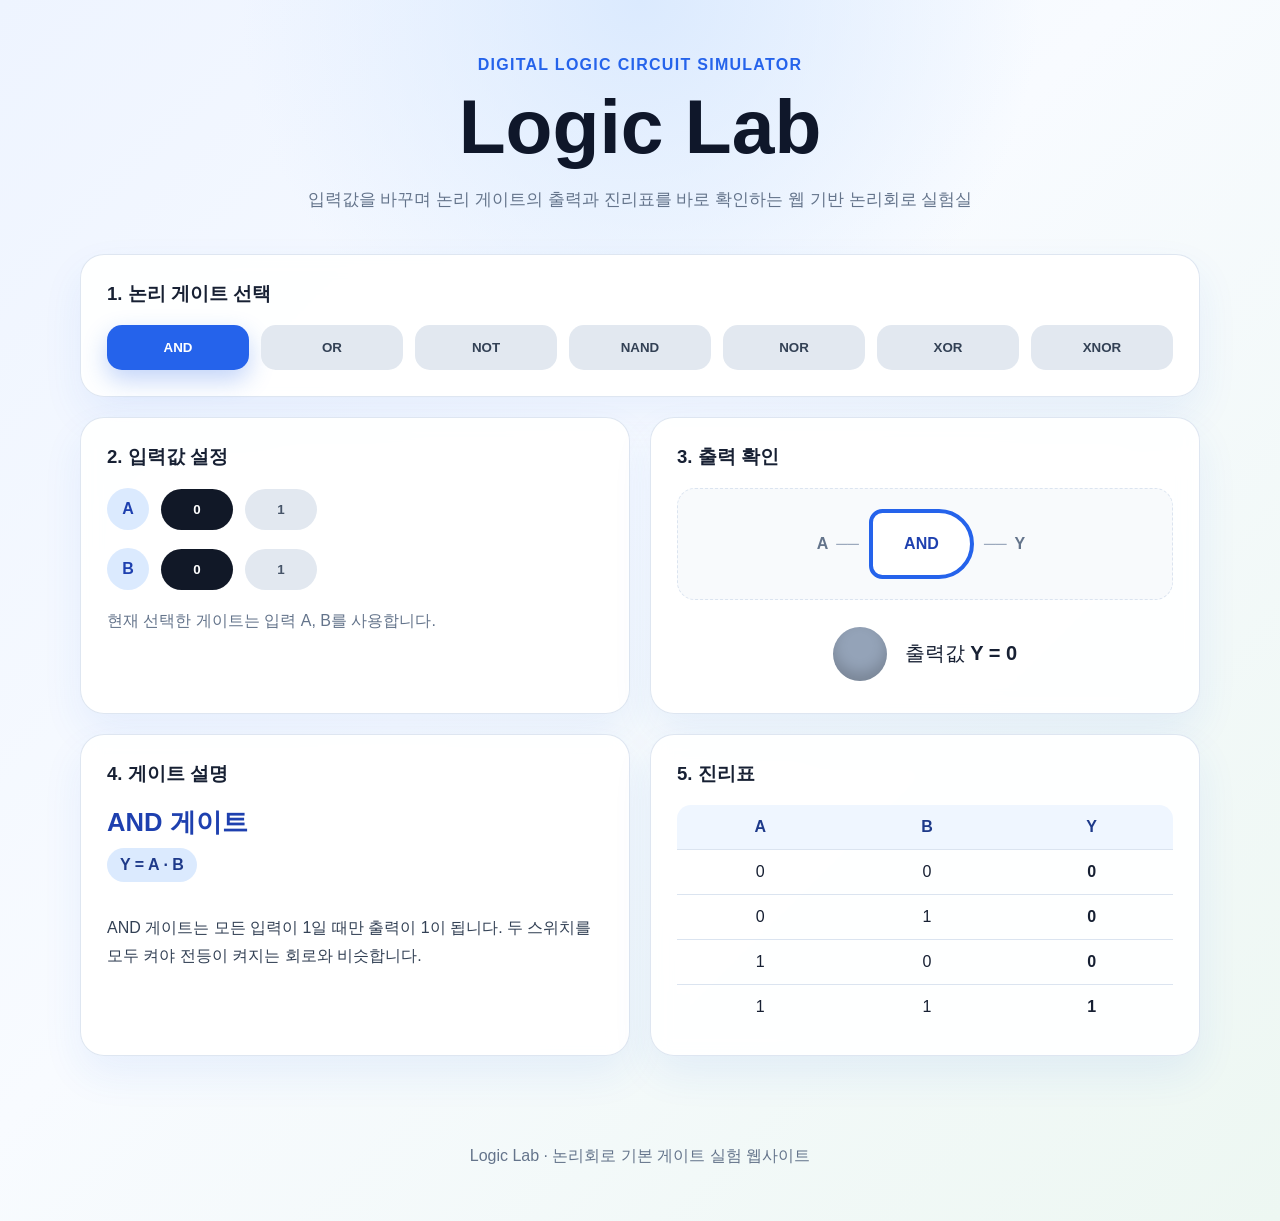
==== index.html @ 60693387 "Add files via upload" ====
<!DOCTYPE html>
<html lang="ko">
<head>
  <meta charset="UTF-8" />
  <meta name="viewport" content="width=device-width, initial-scale=1.0" />
  <title>Logic Lab | 논리회로 웹 실험실</title>
  <link rel="stylesheet" href="style.css" />
</head>
<body>
  <header class="hero">
    <div>
      <p class="eyebrow">Digital Logic Circuit Simulator</p>
      <h1>Logic Lab</h1>
      <p class="subtitle">입력값을 바꾸며 논리 게이트의 출력과 진리표를 바로 확인하는 웹 기반 논리회로 실험실</p>
    </div>
  </header>

  <main class="container">
    <section class="panel gate-panel">
      <h2>1. 논리 게이트 선택</h2>
      <div class="gate-buttons" id="gateButtons">
        <button class="gate-btn active" data-gate="AND">AND</button>
        <button class="gate-btn" data-gate="OR">OR</button>
        <button class="gate-btn" data-gate="NOT">NOT</button>
        <button class="gate-btn" data-gate="NAND">NAND</button>
        <button class="gate-btn" data-gate="NOR">NOR</button>
        <button class="gate-btn" data-gate="XOR">XOR</button>
        <button class="gate-btn" data-gate="XNOR">XNOR</button>
      </div>
    </section>

    <section class="grid">
      <article class="panel">
        <h2>2. 입력값 설정</h2>
        <div class="input-row">
          <span class="input-label">A</span>
          <button class="toggle active" id="a0" data-input="A" data-value="0">0</button>
          <button class="toggle" id="a1" data-input="A" data-value="1">1</button>
        </div>
        <div class="input-row" id="inputBRow">
          <span class="input-label">B</span>
          <button class="toggle active" id="b0" data-input="B" data-value="0">0</button>
          <button class="toggle" id="b1" data-input="B" data-value="1">1</button>
        </div>
        <p class="hint" id="inputHint">현재 선택한 게이트는 입력 A, B를 사용합니다.</p>
      </article>

      <article class="panel output-card">
        <h2>3. 출력 확인</h2>
        <div class="circuit-preview">
          <span class="wire">A</span>
          <div class="gate-shape" id="gateShape">AND</div>
          <span class="wire output-wire">Y</span>
        </div>
        <div class="result-box">
          <div class="led" id="led"></div>
          <p>출력값 <strong>Y = <span id="outputValue">0</span></strong></p>
        </div>
      </article>
    </section>

    <section class="grid">
      <article class="panel explanation-card">
        <h2>4. 게이트 설명</h2>
        <h3 id="gateTitle">AND 게이트</h3>
        <p class="formula" id="gateFormula">Y = A · B</p>
        <p id="gateDescription">AND 게이트는 모든 입력이 1일 때만 출력이 1이 됩니다.</p>
      </article>

      <article class="panel truth-card">
        <h2>5. 진리표</h2>
        <table>
          <thead id="truthHead"></thead>
          <tbody id="truthBody"></tbody>
        </table>
      </article>
    </section>
  </main>

  <footer>
    <p>Logic Lab · 논리회로 기본 게이트 실험 웹사이트</p>
  </footer>

  <script src="script.js"></script>
</body>
</html>
---- style.css ----
:root {
  --primary: #2563eb;
  --primary-dark: #1e40af;
  --bg: #eef4ff;
  --card: #ffffff;
  --text: #172033;
  --muted: #64748b;
  --line: #dbe4f0;
  --on: #22c55e;
  --off: #94a3b8;
}

* { box-sizing: border-box; }

body {
  margin: 0;
  font-family: "Pretendard", "Noto Sans KR", Arial, sans-serif;
  color: var(--text);
  background: linear-gradient(135deg, #eef4ff 0%, #f8fbff 45%, #edf7f2 100%);
}

.hero {
  padding: 56px 24px 40px;
  text-align: center;
  background: radial-gradient(circle at top, #dbeafe 0%, transparent 58%);
}

.eyebrow {
  margin: 0 0 8px;
  color: var(--primary);
  font-weight: 800;
  letter-spacing: 0.08em;
  text-transform: uppercase;
}

h1 {
  margin: 0;
  font-size: clamp(2.5rem, 8vw, 4.8rem);
  color: #0f172a;
}

.subtitle {
  max-width: 760px;
  margin: 14px auto 0;
  color: var(--muted);
  font-size: 1.08rem;
  line-height: 1.7;
}

.container {
  width: min(1120px, calc(100% - 32px));
  margin: 0 auto 48px;
}

.panel {
  background: rgba(255, 255, 255, 0.92);
  border: 1px solid rgba(219, 228, 240, 0.9);
  border-radius: 24px;
  padding: 26px;
  box-shadow: 0 18px 40px rgba(37, 99, 235, 0.08);
  backdrop-filter: blur(10px);
}

.panel h2 {
  margin: 0 0 18px;
  font-size: 1.16rem;
}

.gate-panel { margin-bottom: 20px; }

.gate-buttons {
  display: grid;
  grid-template-columns: repeat(auto-fit, minmax(100px, 1fr));
  gap: 12px;
}

button {
  border: 0;
  cursor: pointer;
  font-weight: 800;
  transition: transform 0.15s ease, background 0.15s ease, box-shadow 0.15s ease;
}

button:hover { transform: translateY(-2px); }

.gate-btn {
  padding: 15px 12px;
  border-radius: 15px;
  background: #e2e8f0;
  color: #334155;
}

.gate-btn.active {
  background: var(--primary);
  color: white;
  box-shadow: 0 10px 24px rgba(37, 99, 235, 0.28);
}

.grid {
  display: grid;
  grid-template-columns: repeat(2, minmax(0, 1fr));
  gap: 20px;
  margin-bottom: 20px;
}

.input-row {
  display: flex;
  align-items: center;
  gap: 12px;
  margin: 18px 0;
}

.input-label {
  display: inline-grid;
  place-items: center;
  width: 42px;
  height: 42px;
  border-radius: 50%;
  background: #dbeafe;
  color: var(--primary-dark);
  font-weight: 900;
}

.toggle {
  min-width: 72px;
  padding: 13px 22px;
  border-radius: 999px;
  background: #e2e8f0;
  color: #475569;
}

.toggle.active {
  background: #111827;
  color: white;
}

.hint {
  margin: 18px 0 0;
  color: var(--muted);
  line-height: 1.6;
}

.circuit-preview {
  display: flex;
  align-items: center;
  justify-content: center;
  gap: 10px;
  min-height: 110px;
  padding: 20px;
  border-radius: 18px;
  background: #f8fafc;
  border: 1px dashed var(--line);
}

.wire {
  color: var(--muted);
  font-weight: 900;
}

.wire::after {
  content: "──";
  margin-left: 8px;
  color: #94a3b8;
}

.output-wire::before {
  content: "──";
  margin-right: 8px;
  color: #94a3b8;
}
.output-wire::after { content: ""; }

.gate-shape {
  min-width: 105px;
  padding: 22px 12px;
  border: 4px solid var(--primary);
  border-radius: 16px 42px 42px 16px;
  color: var(--primary-dark);
  font-weight: 900;
  text-align: center;
  background: white;
}

.result-box {
  display: flex;
  align-items: center;
  justify-content: center;
  gap: 18px;
  margin-top: 20px;
  font-size: 1.25rem;
}

.led {
  width: 54px;
  height: 54px;
  border-radius: 50%;
  background: var(--off);
  box-shadow: inset 0 -8px 14px rgba(0, 0, 0, 0.18);
}

.led.on {
  background: var(--on);
  box-shadow: 0 0 22px rgba(34, 197, 94, 0.85), inset 0 -8px 14px rgba(0, 0, 0, 0.12);
}

.explanation-card h3 {
  margin: 4px 0 8px;
  color: var(--primary-dark);
  font-size: 1.6rem;
}

.formula {
  display: inline-block;
  margin: 0 0 16px;
  padding: 8px 13px;
  border-radius: 999px;
  background: #dbeafe;
  color: #1e3a8a;
  font-weight: 900;
}

.explanation-card p:not(.formula) {
  line-height: 1.75;
  color: #334155;
}

table {
  width: 100%;
  border-collapse: collapse;
  overflow: hidden;
  border-radius: 14px;
}

th, td {
  padding: 13px;
  text-align: center;
  border-bottom: 1px solid var(--line);
}

th {
  background: #eff6ff;
  color: #1e3a8a;
}

tbody tr:last-child td { border-bottom: 0; }
tbody tr:hover { background: #f8fafc; }

footer {
  text-align: center;
  color: var(--muted);
  padding: 26px 16px 38px;
}

@media (max-width: 760px) {
  .grid { grid-template-columns: 1fr; }
  .panel { padding: 20px; border-radius: 18px; }
  .input-row { flex-wrap: wrap; }
  .circuit-preview { padding: 14px; }
  .gate-shape { min-width: 82px; }
}
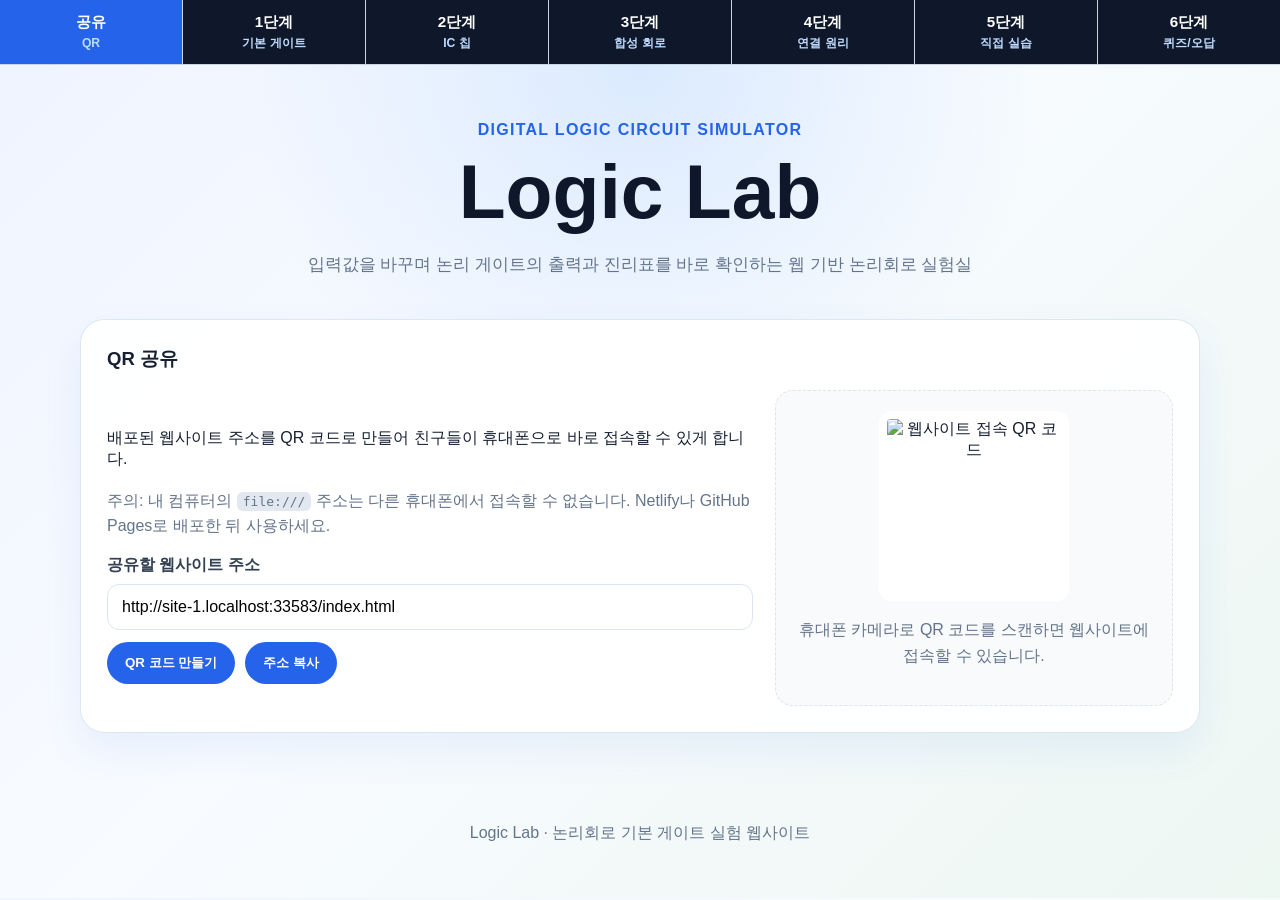
==== commit 3263011a: "Add files via upload" ====
--- a/index.html
+++ b/index.html
@@ -7,6 +7,15 @@
   <link rel="stylesheet" href="style.css" />
 </head>
 <body>
+  <nav class="step-nav">
+    <a href="#" data-page="intro" class="nav-link active">공유<br><span>QR</span></a>
+    <a href="#" data-page="step1" class="nav-link">1단계<br><span>기본 게이트</span></a>
+    <a href="#" data-page="step2" class="nav-link">2단계<br><span>IC 칩</span></a>
+    <a href="#" data-page="step3" class="nav-link">3단계<br><span>합성 회로</span></a>
+    <a href="#" data-page="step4" class="nav-link">4단계<br><span>연결 원리</span></a>
+    <a href="#" data-page="step5" class="nav-link">5단계<br><span>직접 실습</span></a>
+    <a href="#" data-page="step6" class="nav-link">6단계<br><span>퀴즈/오답</span></a>
+  </nav>
   <header class="hero">
     <div>
       <p class="eyebrow">Digital Logic Circuit Simulator</p>
@@ -16,7 +25,27 @@
   </header>
 
   <main class="container">
-    <section class="panel gate-panel">
+    <section class="panel qr-panel page-section" data-page-section="intro">
+      <h2>QR 공유</h2>
+      <div class="qr-grid">
+        <div>
+          <p>배포된 웹사이트 주소를 QR 코드로 만들어 친구들이 휴대폰으로 바로 접속할 수 있게 합니다.</p>
+          <p class="hint">주의: 내 컴퓨터의 <code>file:///</code> 주소는 다른 휴대폰에서 접속할 수 없습니다. Netlify나 GitHub Pages로 배포한 뒤 사용하세요.</p>
+          <label class="url-label" for="shareUrl">공유할 웹사이트 주소</label>
+          <input id="shareUrl" class="url-input" type="url" placeholder="https://example.netlify.app" />
+          <div class="qr-actions">
+            <button id="makeQrBtn">QR 코드 만들기</button>
+            <button id="copyUrlBtn">주소 복사</button>
+          </div>
+        </div>
+        <div class="qr-box">
+          <img id="qrImage" alt="웹사이트 접속 QR 코드" />
+          <p id="qrText">주소를 입력하거나 배포된 사이트에서 버튼을 누르면 QR 코드가 표시됩니다.</p>
+        </div>
+      </div>
+    </section>
+
+    <section class="panel gate-panel page-section" id="step1" data-page-section="step1">
       <h2>1. 논리 게이트 선택</h2>
       <div class="gate-buttons" id="gateButtons">
         <button class="gate-btn active" data-gate="AND">AND</button>
@@ -29,7 +58,7 @@
       </div>
     </section>
 
-    <section class="grid">
+    <section class="grid page-section" data-page-section="step1">
       <article class="panel">
         <h2>2. 입력값 설정</h2>
         <div class="input-row">
@@ -59,7 +88,7 @@
       </article>
     </section>
 
-    <section class="grid">
+    <section class="grid page-section" data-page-section="step1">
       <article class="panel explanation-card">
         <h2>4. 게이트 설명</h2>
         <h3 id="gateTitle">AND 게이트</h3>
@@ -75,6 +104,227 @@
         </table>
       </article>
     </section>
+
+    <section class="panel step-heading page-section" id="step2" data-page-section="step2">
+      <p class="step-kicker">STEP 2</p>
+      <h2>논리 게이트 IC 칩 이해하기</h2>
+      <p>게이트를 클릭하면 실제 실험에서 자주 쓰는 74HC/74LS 계열 IC 칩의 핀 번호, VCC(5V), GND 위치를 이미지 형태로 확인할 수 있습니다.</p>
+      <div class="ic-select" id="icButtons">
+        <button class="ic-btn active" data-ic="AND">AND 7408</button>
+        <button class="ic-btn" data-ic="OR">OR 7432</button>
+        <button class="ic-btn" data-ic="NOT">NOT 7404</button>
+        <button class="ic-btn" data-ic="NAND">NAND 7400</button>
+        <button class="ic-btn" data-ic="NOR">NOR 7402</button>
+        <button class="ic-btn" data-ic="XOR">XOR 7486</button>
+      </div>
+      <div class="ic-layout">
+        <div class="ic-chip" aria-label="IC 칩 핀 배치도">
+          <div class="notch"></div>
+          <div class="chip-title" id="icTitle">7408 AND IC</div>
+          <div class="pin left p1"><b>1</b><span id="pin1">1A</span></div>
+          <div class="pin left p2"><b>2</b><span id="pin2">1B</span></div>
+          <div class="pin left p3"><b>3</b><span id="pin3">1Y</span></div>
+          <div class="pin left p4"><b>4</b><span id="pin4">2A</span></div>
+          <div class="pin left p5"><b>5</b><span id="pin5">2B</span></div>
+          <div class="pin left p6"><b>6</b><span id="pin6">2Y</span></div>
+          <div class="pin left p7 power gnd"><b>7</b><span>GND</span></div>
+          <div class="pin right p14 power vcc"><b>14</b><span>VCC 5V</span></div>
+          <div class="pin right p13"><b>13</b><span id="pin13">4B</span></div>
+          <div class="pin right p12"><b>12</b><span id="pin12">4A</span></div>
+          <div class="pin right p11"><b>11</b><span id="pin11">4Y</span></div>
+          <div class="pin right p10"><b>10</b><span id="pin10">3B</span></div>
+          <div class="pin right p9"><b>9</b><span id="pin9">3A</span></div>
+          <div class="pin right p8"><b>8</b><span id="pin8">3Y</span></div>
+        </div>
+        <div class="ic-info">
+          <h3 id="icName">7408 AND IC</h3>
+          <p id="icDesc">7408은 2입력 AND 게이트 4개가 들어 있는 14핀 IC입니다. 14번 핀은 5V, 7번 핀은 GND에 연결합니다.</p>
+          <div class="signal-note"><strong>입출력 표시:</strong> A, B는 입력(Input), Y는 출력(Output)입니다. 예를 들어 1A와 1B에 0/1 신호를 넣으면 1Y에서 계산 결과가 나옵니다.</div>
+          <ul>
+            <li><strong>VCC:</strong> 14번 핀, +5V 연결</li>
+            <li><strong>GND:</strong> 7번 핀, 접지 연결</li>
+            <li><strong>주의:</strong> 홈 또는 점 표시가 있는 쪽을 기준으로 핀 번호를 확인합니다.</li>
+          </ul>
+        </div>
+      </div>
+    </section>
+
+    <section class="panel step-heading page-section" id="step3" data-page-section="step3">
+      <p class="step-kicker">STEP 3</p>
+      <h2>게이트 합성 회로 개념 이해하기</h2>
+      <p>기본 게이트를 조합하면 덧셈 회로, 선택 회로, 표시 회로 같은 더 복잡한 디지털 회로를 만들 수 있습니다.</p>
+      <div class="concept-grid">
+        <article class="concept-card">
+          <div class="logic-diagram">A ─┐<br>B ─┼─ XOR ─ Sum<br>&nbsp;&nbsp;&nbsp;└─ AND ─ Carry</div>
+          <h3>반가산기</h3>
+          <p>두 1비트 입력 A, B를 더해 합 Sum과 자리올림 Carry를 출력합니다.</p>
+          <p class="formula">Sum = A ⊕ B / Carry = A·B</p>
+        </article>
+        <article class="concept-card">
+          <div class="logic-diagram">A,B,Cin → XOR/AND/OR → Sum,Cout</div>
+          <h3>전가산기</h3>
+          <p>A, B뿐 아니라 이전 자리에서 올라온 Cin까지 더하는 회로입니다.</p>
+          <p class="formula">Sum = A ⊕ B ⊕ Cin</p>
+        </article>
+        <article class="concept-card">
+          <div class="logic-diagram">D0 D1 D2 D3<br>↘ 선택선 S ↙<br>Y</div>
+          <h3>멀티플렉서</h3>
+          <p>여러 입력 중 선택선의 값에 따라 하나의 입력을 골라 출력하는 회로입니다.</p>
+          <p class="formula">Many Inputs → One Output</p>
+        </article>
+        <article class="concept-card">
+          <div class="logic-diagram">D → 선택선 S → Y0 Y1 Y2 Y3</div>
+          <h3>디멀티플렉서</h3>
+          <p>하나의 입력을 선택선에 따라 여러 출력 중 하나로 보내는 회로입니다.</p>
+          <p class="formula">One Input → Many Outputs</p>
+        </article>
+        <article class="concept-card wide">
+          <div class="seven-display"><span class="seg a">a</span><span class="seg b">b</span><span class="seg c">c</span><span class="seg d">d</span><span class="seg e">e</span><span class="seg f">f</span><span class="seg g">g</span></div>
+          <h3>7세그먼트</h3>
+          <p>a~g 총 7개의 LED 막대를 조합해 0~9 숫자를 표시하는 출력 장치입니다. 디코더 회로와 함께 사용하면 2진 입력을 숫자로 표시할 수 있습니다.</p>
+          <p class="formula">BCD 입력 → 7-Segment Decoder → 숫자 표시</p>
+        </article>
+
+        <article class="concept-card">
+          <div class="logic-diagram">D ─▶[D-FF]─▶ Q<br>CLK ─▲</div>
+          <h3>D 플립플롭</h3>
+          <p>클록 순간의 D 값을 저장해 Q로 출력하는 1비트 기억 회로입니다.</p>
+          <p class="formula">CLK ↑ 일 때 Q(next)=D</p>
+        </article>
+        <article class="concept-card">
+          <div class="logic-diagram">J,K ─▶[JK-FF]─▶ Q<br>00 유지 / 11 반전</div>
+          <h3>JK 플립플롭</h3>
+          <p>SR 플립플롭을 개선한 회로로, J=K=1이면 출력이 토글됩니다.</p>
+          <p class="formula">J=K=1 → Toggle</p>
+        </article>
+        <article class="concept-card">
+          <div class="logic-diagram">T ─▶[T-FF]─▶ Q<br>T=1 토글</div>
+          <h3>T 플립플롭</h3>
+          <p>T가 1일 때 클록마다 출력이 반전되어 카운터 제작에 자주 사용됩니다.</p>
+          <p class="formula">T=1 → Q(next)=Q̅</p>
+        </article>
+        <article class="concept-card">
+          <div class="logic-diagram">공통 CLK → FF0 FF1 FF2 FF3<br>0000→...→1001→0000</div>
+          <h3>동기식 10진 카운터</h3>
+          <p>모든 플립플롭이 같은 클록으로 동시에 동작하며 0부터 9까지 센 뒤 다시 0으로 돌아갑니다.</p>
+          <p class="formula">Synchronous BCD Counter</p>
+        </article>
+        <article class="concept-card">
+          <div class="logic-diagram">CLK→FF0→FF1→FF2→FF3<br>리플 방식</div>
+          <h3>비동기식 10진 카운터</h3>
+          <p>앞단 플립플롭 출력이 다음 단의 클록처럼 전달되는 방식입니다. 구조는 단순하지만 지연이 생길 수 있습니다.</p>
+          <p class="formula">Ripple BCD Counter</p>
+        </article>
+        <article class="concept-card wide">
+          <div class="seg-circuit"><div class="display-mini">8</div><div class="seg-pins"><span>COM +5V</span><span>a</span><span>b</span><span>c</span><span>d</span><span>e</span><span>f</span><span>g</span><span>GND/저항</span></div></div>
+          <h3>7세그먼트 회로 연결</h3>
+          <p>COM 공통 단자에 전원을 연결하고, a~g 각 세그먼트 단자는 저항을 거쳐 제어 신호와 연결합니다. 공통 애노드/공통 캐소드 방식에 따라 ON 조건이 달라집니다.</p>
+          <p class="formula">COM, a~g, 전원, 저항 연결 확인</p>
+        </article>
+      </div>
+    </section>
+
+    <section class="panel experiment-panel page-section" data-page-section="step1">
+      <h2>6. 조합논리회로 실험</h2>
+      <div class="experiment-tabs">
+        <button class="experiment-btn active" data-experiment="half">반가산기</button>
+        <button class="experiment-btn" data-experiment="full">전가산기</button>
+      </div>
+      <div class="experiment-grid">
+        <div>
+          <h3 id="experimentTitle">반가산기 실험</h3>
+          <p id="experimentDescription">반가산기는 두 1비트 입력 A, B를 더해서 합 Sum과 자리올림 Carry를 출력합니다.</p>
+          <div class="input-row">
+            <span class="input-label">A</span>
+            <button class="exp-toggle active" data-exp-input="A" data-value="0">0</button>
+            <button class="exp-toggle" data-exp-input="A" data-value="1">1</button>
+          </div>
+          <div class="input-row">
+            <span class="input-label">B</span>
+            <button class="exp-toggle active" data-exp-input="B" data-value="0">0</button>
+            <button class="exp-toggle" data-exp-input="B" data-value="1">1</button>
+          </div>
+          <div class="input-row" id="cinRow" style="display:none;">
+            <span class="input-label">Cin</span>
+            <button class="exp-toggle active" data-exp-input="Cin" data-value="0">0</button>
+            <button class="exp-toggle" data-exp-input="Cin" data-value="1">1</button>
+          </div>
+        </div>
+        <div class="adder-output">
+          <p class="formula" id="adderFormula">Sum = A ⊕ B, Carry = A · B</p>
+          <div class="mini-led-row"><span>Sum</span><div class="mini-led" id="sumLed"></div><strong id="sumValue">0</strong></div>
+          <div class="mini-led-row"><span id="carryLabel">Carry</span><div class="mini-led" id="carryLed"></div><strong id="carryValue">0</strong></div>
+        </div>
+      </div>
+    </section>
+
+    <section class="panel quiz-panel page-section" data-page-section="step1">
+      <h2>7. 간단 퀴즈</h2>
+      <p id="quizQuestion">문제를 불러오는 중입니다.</p>
+      <div class="quiz-actions">
+        <button class="quiz-choice" data-answer="0">0</button>
+        <button class="quiz-choice" data-answer="1">1</button>
+        <button id="newQuizBtn">새 문제</button>
+      </div>
+      <p id="quizFeedback" class="feedback"></p>
+    </section>
+
+    <section id="step4" class="panel step-heading breadboard-section page-section" data-page-section="step4">
+      <p class="step-kicker">STEP 4</p>
+      <h2>소자 연결 원리 그림으로 보기</h2>
+      <p>직접 배치하는 화면 대신, 논리회로 실험에서 전원·IC·입력 스위치·LED가 어떻게 연결되는지 한눈에 보이도록 구성했습니다.</p>
+      <div class="connection-diagram">
+        <div class="rail plus">+5V 전원 레일</div>
+        <div class="rail minus">GND 접지 레일</div>
+        <div class="block switch">입력 스위치 A/B<br><small>0 또는 1 신호 생성</small></div>
+        <div class="arrow">→</div>
+        <div class="block ic">논리 게이트 IC<br><small>VCC=14번, GND=7번<br>A,B 입력 → Y 출력</small></div>
+        <div class="arrow">→</div>
+        <div class="block ledblock">출력 LED + 저항<br><small>Y=1이면 켜짐</small></div>
+      </div>
+      <div class="wire-example">
+        <div><strong>기본 연결 순서</strong></div>
+        <ol>
+          <li>IC 14번 핀을 +5V에 연결한다.</li>
+          <li>IC 7번 핀을 GND에 연결한다.</li>
+          <li>스위치 출력을 A, B 입력 핀에 연결한다.</li>
+          <li>Y 출력 핀을 저항과 LED에 연결해 결과를 확인한다.</li>
+        </ol>
+      </div>
+    </section>
+
+    <section id="step5" class="panel step-heading hard-quiz-section page-section" data-page-section="step5">
+      <p class="step-kicker">STEP 5</p>
+      <h2>직접 실습: 합성 게이트 만들어보기</h2>
+      <p>학습한 회로를 선택하고 입력값을 바꾸며 출력이 어떻게 변하는지 직접 확인합니다.</p>
+      <div class="practice-tabs">
+        <button class="practice-btn active" data-practice="half">반가산기 제작</button>
+        <button class="practice-btn" data-practice="full">전가산기 제작</button>
+        <button class="practice-btn" data-practice="mux">2:1 MUX 제작</button>
+        <button class="practice-btn" data-practice="counter">10진 카운터 제작</button>
+      </div>
+      <div class="practice-box">
+        <div>
+          <h3 id="practiceTitle">반가산기 제작</h3>
+          <p id="practiceDesc">XOR 게이트와 AND 게이트를 조합해 Sum과 Carry를 만듭니다.</p>
+          <div id="practiceInputs" class="practice-inputs"></div>
+        </div>
+        <div class="practice-result">
+          <div id="practiceDiagram" class="logic-diagram">A,B → XOR/AND → Sum, Carry</div>
+          <p id="practiceOutput" class="formula">Sum=0, Carry=0</p>
+        </div>
+      </div>
+    </section>
+
+    <section id="step6" class="panel step-heading wrong-note-section page-section" data-page-section="step6">
+      <p class="step-kicker">STEP 6</p>
+      <h2>심화 퀴즈와 오답노트</h2>
+      <p>심화 문제를 풀고 틀린 내용은 바로 아래 오답노트에 자동 정리됩니다.</p>
+      <div class="quiz-zone"><p id="hardQuizQuestion">심화 문제를 불러오는 중입니다.</p><div id="hardQuizChoices" class="hard-choices"></div><div class="quiz-actions"><button id="nextHardQuiz">다음 심화 문제</button><button id="clearWrongNotes">오답노트 비우기</button></div><p id="hardQuizFeedback" class="feedback"></p></div>
+      <h3>오답노트</h3>
+      <div id="wrongNotes" class="wrong-notes empty">아직 틀린 문제가 없습니다.</div>
+    </section>
+
   </main>
 
   <footer>
--- a/style.css
+++ b/style.css
@@ -258,3 +258,136 @@
   .circuit-preview { padding: 14px; }
   .gate-shape { min-width: 82px; }
 }
+
+.experiment-panel, .quiz-panel { margin-bottom: 20px; }
+.experiment-tabs, .quiz-actions { display: flex; gap: 10px; flex-wrap: wrap; margin-bottom: 18px; }
+.experiment-btn, #newQuizBtn, .quiz-choice {
+  padding: 12px 18px;
+  border-radius: 999px;
+  background: #e2e8f0;
+  color: #334155;
+}
+.experiment-btn.active, .quiz-choice:hover, #newQuizBtn:hover {
+  background: var(--primary);
+  color: white;
+}
+.experiment-grid {
+  display: grid;
+  grid-template-columns: 1.4fr 1fr;
+  gap: 22px;
+  align-items: center;
+}
+.adder-output {
+  padding: 22px;
+  border-radius: 18px;
+  background: #f8fafc;
+  border: 1px solid var(--line);
+}
+.mini-led-row {
+  display: grid;
+  grid-template-columns: 70px 34px 30px;
+  gap: 12px;
+  align-items: center;
+  margin: 15px 0;
+  font-size: 1.1rem;
+}
+.mini-led {
+  width: 30px;
+  height: 30px;
+  border-radius: 50%;
+  background: var(--off);
+  box-shadow: inset 0 -5px 8px rgba(0,0,0,.18);
+}
+.mini-led.on {
+  background: var(--on);
+  box-shadow: 0 0 16px rgba(34,197,94,.75), inset 0 -5px 8px rgba(0,0,0,.12);
+}
+.feedback { font-weight: 900; min-height: 28px; }
+.feedback.correct { color: #16a34a; }
+.feedback.wrong { color: #dc2626; }
+@media (max-width: 760px) { .experiment-grid { grid-template-columns: 1fr; } }
+
+
+.qr-panel { margin-bottom: 20px; }
+.qr-grid {
+  display: grid;
+  grid-template-columns: 1.3fr .8fr;
+  gap: 22px;
+  align-items: center;
+}
+.url-label { display: block; margin: 16px 0 8px; font-weight: 900; color: #334155; }
+.url-input {
+  width: 100%;
+  padding: 13px 14px;
+  border: 1px solid var(--line);
+  border-radius: 12px;
+  font-size: 1rem;
+}
+.qr-actions { display: flex; gap: 10px; flex-wrap: wrap; margin-top: 12px; }
+.qr-actions button {
+  padding: 12px 18px;
+  border-radius: 999px;
+  background: var(--primary);
+  color: white;
+}
+.qr-box {
+  min-height: 240px;
+  display: grid;
+  place-items: center;
+  text-align: center;
+  padding: 20px;
+  border-radius: 18px;
+  background: #f8fafc;
+  border: 1px dashed var(--line);
+}
+#qrImage { display: none; width: 190px; height: 190px; border-radius: 12px; background: white; padding: 8px; }
+#qrText { color: var(--muted); line-height: 1.6; }
+code { background: #e2e8f0; padding: 2px 6px; border-radius: 6px; }
+@media (max-width: 760px) { .qr-grid { grid-template-columns: 1fr; } }
+
+
+html { scroll-behavior: smooth; }
+.step-nav {
+  position: sticky; top: 0; z-index: 1000;
+  display: grid; grid-template-columns: repeat(6, 1fr);
+  gap: 1px; background: #cbd5e1; border-bottom: 1px solid #cbd5e1;
+}
+.step-nav a { text-align: center; padding: 12px 6px; background: #0f172a; color: white; text-decoration: none; font-weight: 900; font-size: .95rem; }
+.step-nav a span { font-size: .76rem; color: #bfdbfe; font-weight: 700; }
+.step-nav a:hover { background: var(--primary); }
+.step-nav a.disabled { background: #64748b; color: #e2e8f0; }
+.step-kicker { margin: 0 0 8px; color: var(--primary); font-weight: 900; letter-spacing: .08em; }
+.step-heading { scroll-margin-top: 92px; margin-bottom: 20px; }
+.ic-select { display: flex; flex-wrap: wrap; gap: 10px; margin: 18px 0 24px; }
+.ic-btn { padding: 12px 16px; border-radius: 999px; background: #e2e8f0; color: #334155; }
+.ic-btn.active { background: var(--primary); color: white; }
+.ic-layout { display: grid; grid-template-columns: 1fr 1fr; gap: 26px; align-items: center; }
+.ic-chip { position: relative; width: min(100%, 430px); height: 520px; margin: auto; background: #111827; border-radius: 34px; box-shadow: 0 22px 48px rgba(15,23,42,.22); color: white; }
+.notch { position: absolute; top: 10px; left: 50%; transform: translateX(-50%); width: 84px; height: 30px; background: #f8fafc; border-radius: 0 0 40px 40px; }
+.chip-title { position: absolute; inset: 80px 70px auto; text-align: center; font-weight: 900; font-size: 1.4rem; color: #dbeafe; }
+.pin { position: absolute; width: 116px; min-height: 40px; display: flex; align-items: center; gap: 8px; padding: 7px; background: #e5e7eb; color: #0f172a; border-radius: 8px; font-size: .9rem; }
+.pin b { display: inline-grid; place-items: center; width: 26px; height: 26px; border-radius: 50%; background: #94a3b8; color: white; }
+.pin.left { left: -64px; } .pin.right { right: -64px; flex-direction: row-reverse; }
+.p1,.p14{top:62px}.p2,.p13{top:124px}.p3,.p12{top:186px}.p4,.p11{top:248px}.p5,.p10{top:310px}.p6,.p9{top:372px}.p7,.p8{top:434px}
+.pin.power.vcc { background: #fee2e2; color: #991b1b; } .pin.power.gnd { background: #d1fae5; color: #065f46; }
+.ic-info ul { line-height: 1.9; color: #334155; }
+.concept-grid { display: grid; grid-template-columns: repeat(2, minmax(0, 1fr)); gap: 18px; margin-top: 22px; }
+.concept-card { padding: 20px; border: 1px solid var(--line); border-radius: 18px; background: #f8fafc; }
+.concept-card.wide { grid-column: 1 / -1; }
+.logic-diagram { min-height: 86px; padding: 14px; border-radius: 14px; background: white; border: 1px dashed #bfdbfe; color: #1e3a8a; font-family: monospace; font-weight: 900; line-height: 1.7; }
+.concept-card h3 { color: var(--primary-dark); font-size: 1.35rem; }
+.seven-seg { display: grid; grid-template-columns: repeat(7, 1fr); gap: 8px; padding: 16px; background: #111827; border-radius: 14px; }
+.seven-seg span { display: grid; place-items: center; min-height: 54px; border-radius: 10px; background: #ef4444; color: white; font-weight: 900; box-shadow: 0 0 14px rgba(239,68,68,.55); }
+@media (max-width: 900px){ .ic-layout,.concept-grid{grid-template-columns:1fr}.ic-chip{transform:scale(.82); margin:-40px auto}.step-nav a{font-size:.78rem}.step-nav a span{display:none} }
+/* 개선: 선택된 0/1 버튼 색상 */
+.toggle.active,.exp-toggle.active{background:linear-gradient(135deg,#2563eb,#22c55e)!important;color:#fff;box-shadow:0 8px 20px rgba(37,99,235,.28);transform:translateY(-1px)}
+.exp-toggle{min-width:72px;padding:13px 22px;border-radius:999px;background:#e2e8f0;color:#475569}.exp-toggle[data-value="1"].active{background:linear-gradient(135deg,#16a34a,#22c55e)!important}.exp-toggle[data-value="0"].active{background:linear-gradient(135deg,#334155,#64748b)!important}
+/* 7세그먼트 8자 형태 */
+.seven-display{position:relative;width:170px;height:250px;margin:0 auto 16px;background:#111827;border-radius:18px;padding:18px}.seg{position:absolute;display:grid;place-items:center;background:#ef4444;color:#fff;font-size:.75rem;font-weight:900;box-shadow:0 0 18px rgba(239,68,68,.7)}.seg.a,.seg.d,.seg.g{left:45px;width:80px;height:18px;border-radius:9px}.seg.a{top:18px}.seg.g{top:116px}.seg.d{bottom:18px}.seg.b,.seg.c,.seg.e,.seg.f{width:18px;height:76px;border-radius:9px}.seg.b{right:28px;top:38px}.seg.c{right:28px;bottom:38px}.seg.f{left:28px;top:38px}.seg.e{left:28px;bottom:38px}
+/* 4단계 브레드보드 */
+.toolbar{display:flex;gap:10px;flex-wrap:wrap;margin:18px 0}.tool,#clearBoard,#nextHardQuiz,#clearWrongNotes{padding:12px 16px;border-radius:999px;background:#e2e8f0;color:#334155}.tool.active,#clearBoard:hover,#nextHardQuiz:hover,#clearWrongNotes:hover{background:var(--primary);color:#fff}.breadboard-wrap{position:relative;overflow:auto;padding:16px;background:#f8fafc;border:1px solid var(--line);border-radius:18px}.breadboard{position:relative;width:900px;height:360px;margin:auto;background:repeating-linear-gradient(90deg,#fff 0 28px,#eff6ff 28px 30px),repeating-linear-gradient(0deg,transparent 0 28px,#dbeafe 28px 30px);border:10px solid #e5e7eb;border-radius:18px}.breadboard:before,.breadboard:after{content:'+';position:absolute;left:10px;right:10px;height:24px;border-radius:999px;background:#fee2e2;color:#dc2626;font-weight:900;padding-left:10px}.breadboard:before{top:16px}.breadboard:after{content:'−';bottom:16px;background:#dbeafe;color:#2563eb}.part{position:absolute;min-width:86px;padding:10px 12px;border-radius:12px;background:#111827;color:#fff;text-align:center;font-weight:900;box-shadow:0 8px 18px rgba(15,23,42,.25);cursor:pointer}.part.LED{background:#16a34a}.part.NOT{background:#7c3aed}.wire-layer{position:absolute;left:16px;top:16px;width:900px;height:360px;pointer-events:none}.wire-line{stroke:#f97316;stroke-width:4;stroke-linecap:round}
+/* 5,6단계 */
+.hard-choices{display:grid;gap:10px;margin:16px 0}.hard-choice{padding:14px;border-radius:14px;background:#f1f5f9;color:#172033;text-align:left}.hard-choice:hover{background:#dbeafe}.wrong-notes{display:grid;gap:12px}.wrong-item{padding:16px;border-radius:16px;background:#fff7ed;border:1px solid #fed7aa}.wrong-item h4{margin:0 0 8px;color:#c2410c}.empty{padding:18px;border-radius:16px;background:#f8fafc;color:var(--muted);border:1px dashed var(--line)}
+.qr-panel{scroll-margin-top:92px}
+/* 페이지 전환형 단계 */
+.step-nav{grid-template-columns:repeat(7,1fr)}.page-section{display:none}.page-section.active-page{display:block}.grid.page-section.active-page{display:grid}.nav-link.active{background:var(--primary)!important}.signal-note{padding:13px 14px;border-radius:14px;background:#eff6ff;border:1px solid #bfdbfe;color:#1e3a8a;line-height:1.6;margin:12px 0}.seg-circuit{display:grid;grid-template-columns:110px 1fr;gap:16px;align-items:center;background:#fff;border:1px dashed #bfdbfe;border-radius:14px;padding:14px}.display-mini{display:grid;place-items:center;height:150px;background:#111827;color:#ef4444;font-size:6rem;font-weight:900;border-radius:14px;text-shadow:0 0 18px #ef4444}.seg-pins{display:grid;grid-template-columns:repeat(3,1fr);gap:8px}.seg-pins span{padding:8px;border-radius:8px;background:#e0f2fe;text-align:center;font-weight:800;color:#075985}.connection-diagram{display:grid;grid-template-columns:1fr .25fr 1fr .25fr 1fr;gap:14px;align-items:center;margin:22px 0;padding-top:70px;position:relative}.rail{position:absolute;left:0;right:0;height:28px;border-radius:999px;padding:4px 14px;font-weight:900}.rail.plus{top:0;background:#fee2e2;color:#991b1b}.rail.minus{top:36px;background:#dbeafe;color:#1e40af}.block{min-height:140px;display:grid;place-items:center;text-align:center;padding:18px;border-radius:20px;background:#fff;border:2px solid #bfdbfe;box-shadow:0 12px 28px rgba(37,99,235,.09);font-weight:900}.block small{font-weight:600;color:#64748b}.arrow{text-align:center;font-size:2rem;color:#2563eb;font-weight:900}.ic{background:#111827;color:white}.ledblock{background:#ecfdf5;border-color:#86efac}.switch{background:#f8fafc}.wire-example{background:#f8fafc;border:1px solid var(--line);border-radius:16px;padding:18px;line-height:1.8}.practice-tabs{display:flex;gap:10px;flex-wrap:wrap;margin:16px 0}.practice-btn{padding:12px 16px;border-radius:999px;background:#e2e8f0;color:#334155}.practice-btn.active{background:var(--primary);color:white}.practice-box{display:grid;grid-template-columns:1fr 1fr;gap:20px}.practice-inputs{display:grid;gap:12px}.practice-toggle{padding:10px 14px;border-radius:999px;background:#e2e8f0;color:#334155;margin:0 4px}.practice-toggle.active{background:linear-gradient(135deg,#2563eb,#22c55e);color:white}.practice-result{padding:18px;border-radius:18px;background:#f8fafc;border:1px solid var(--line)}.quiz-zone{padding:18px;border-radius:18px;background:#f8fafc;border:1px solid var(--line);margin-bottom:18px}@media(max-width:900px){.connection-diagram,.practice-box{grid-template-columns:1fr}.arrow{transform:rotate(90deg)}.seg-circuit{grid-template-columns:1fr}.step-nav a{font-size:.72rem;padding:10px 2px}}
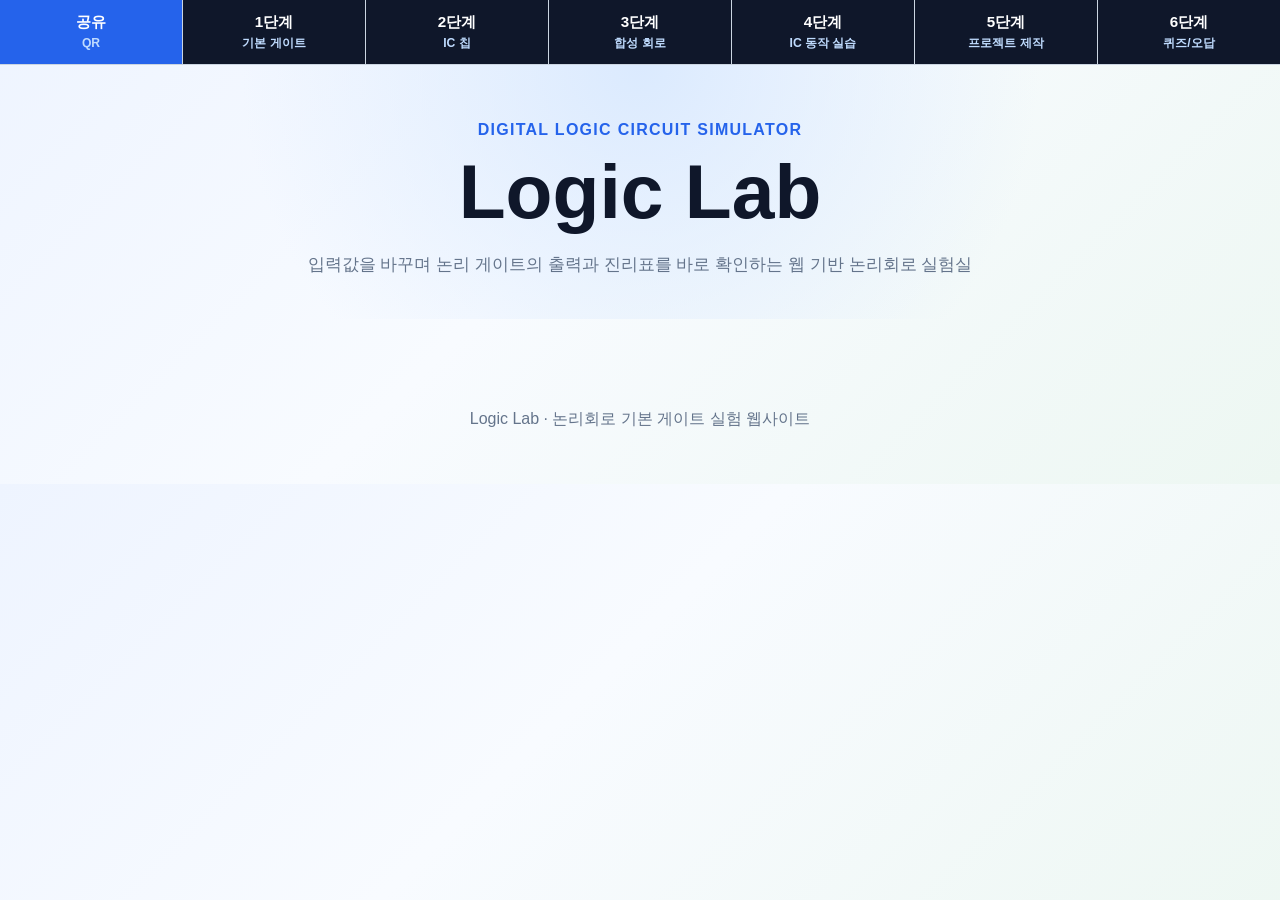
==== commit bb0be137: "Add files via upload" ====
--- a/index.html
+++ b/index.html
@@ -5,6 +5,7 @@
   <meta name="viewport" content="width=device-width, initial-scale=1.0" />
   <title>Logic Lab | 논리회로 웹 실험실</title>
   <link rel="stylesheet" href="style.css" />
+<link rel="stylesheet" href="lab.css" />
 </head>
 <body>
   <nav class="step-nav">
@@ -12,8 +13,8 @@
     <a href="#" data-page="step1" class="nav-link">1단계<br><span>기본 게이트</span></a>
     <a href="#" data-page="step2" class="nav-link">2단계<br><span>IC 칩</span></a>
     <a href="#" data-page="step3" class="nav-link">3단계<br><span>합성 회로</span></a>
-    <a href="#" data-page="step4" class="nav-link">4단계<br><span>연결 원리</span></a>
-    <a href="#" data-page="step5" class="nav-link">5단계<br><span>직접 실습</span></a>
+    <a href="#" data-page="step4" class="nav-link">4단계<br><span>IC 동작 실습</span></a>
+    <a href="#" data-page="step5" class="nav-link">5단계<br><span>프로젝트 제작</span></a>
     <a href="#" data-page="step6" class="nav-link">6단계<br><span>퀴즈/오답</span></a>
   </nav>
   <header class="hero">
@@ -215,51 +216,14 @@
           <p>앞단 플립플롭 출력이 다음 단의 클록처럼 전달되는 방식입니다. 구조는 단순하지만 지연이 생길 수 있습니다.</p>
           <p class="formula">Ripple BCD Counter</p>
         </article>
-        <article class="concept-card wide">
-          <div class="seg-circuit"><div class="display-mini">8</div><div class="seg-pins"><span>COM +5V</span><span>a</span><span>b</span><span>c</span><span>d</span><span>e</span><span>f</span><span>g</span><span>GND/저항</span></div></div>
-          <h3>7세그먼트 회로 연결</h3>
-          <p>COM 공통 단자에 전원을 연결하고, a~g 각 세그먼트 단자는 저항을 거쳐 제어 신호와 연결합니다. 공통 애노드/공통 캐소드 방식에 따라 ON 조건이 달라집니다.</p>
-          <p class="formula">COM, a~g, 전원, 저항 연결 확인</p>
-        </article>
-      </div>
-    </section>
-
-    <section class="panel experiment-panel page-section" data-page-section="step1">
-      <h2>6. 조합논리회로 실험</h2>
-      <div class="experiment-tabs">
-        <button class="experiment-btn active" data-experiment="half">반가산기</button>
-        <button class="experiment-btn" data-experiment="full">전가산기</button>
-      </div>
-      <div class="experiment-grid">
-        <div>
-          <h3 id="experimentTitle">반가산기 실험</h3>
-          <p id="experimentDescription">반가산기는 두 1비트 입력 A, B를 더해서 합 Sum과 자리올림 Carry를 출력합니다.</p>
-          <div class="input-row">
-            <span class="input-label">A</span>
-            <button class="exp-toggle active" data-exp-input="A" data-value="0">0</button>
-            <button class="exp-toggle" data-exp-input="A" data-value="1">1</button>
-          </div>
-          <div class="input-row">
-            <span class="input-label">B</span>
-            <button class="exp-toggle active" data-exp-input="B" data-value="0">0</button>
-            <button class="exp-toggle" data-exp-input="B" data-value="1">1</button>
-          </div>
-          <div class="input-row" id="cinRow" style="display:none;">
-            <span class="input-label">Cin</span>
-            <button class="exp-toggle active" data-exp-input="Cin" data-value="0">0</button>
-            <button class="exp-toggle" data-exp-input="Cin" data-value="1">1</button>
-          </div>
-        </div>
-        <div class="adder-output">
-          <p class="formula" id="adderFormula">Sum = A ⊕ B, Carry = A · B</p>
-          <div class="mini-led-row"><span>Sum</span><div class="mini-led" id="sumLed"></div><strong id="sumValue">0</strong></div>
-          <div class="mini-led-row"><span id="carryLabel">Carry</span><div class="mini-led" id="carryLed"></div><strong id="carryValue">0</strong></div>
-        </div>
-      </div>
-    </section>
+
+      </div>
+    </section>
+
+
 
     <section class="panel quiz-panel page-section" data-page-section="step1">
-      <h2>7. 간단 퀴즈</h2>
+      <h2>6. 간단 퀴즈</h2>
       <p id="quizQuestion">문제를 불러오는 중입니다.</p>
       <div class="quiz-actions">
         <button class="quiz-choice" data-answer="0">0</button>
@@ -269,52 +233,9 @@
       <p id="quizFeedback" class="feedback"></p>
     </section>
 
-    <section id="step4" class="panel step-heading breadboard-section page-section" data-page-section="step4">
-      <p class="step-kicker">STEP 4</p>
-      <h2>소자 연결 원리 그림으로 보기</h2>
-      <p>직접 배치하는 화면 대신, 논리회로 실험에서 전원·IC·입력 스위치·LED가 어떻게 연결되는지 한눈에 보이도록 구성했습니다.</p>
-      <div class="connection-diagram">
-        <div class="rail plus">+5V 전원 레일</div>
-        <div class="rail minus">GND 접지 레일</div>
-        <div class="block switch">입력 스위치 A/B<br><small>0 또는 1 신호 생성</small></div>
-        <div class="arrow">→</div>
-        <div class="block ic">논리 게이트 IC<br><small>VCC=14번, GND=7번<br>A,B 입력 → Y 출력</small></div>
-        <div class="arrow">→</div>
-        <div class="block ledblock">출력 LED + 저항<br><small>Y=1이면 켜짐</small></div>
-      </div>
-      <div class="wire-example">
-        <div><strong>기본 연결 순서</strong></div>
-        <ol>
-          <li>IC 14번 핀을 +5V에 연결한다.</li>
-          <li>IC 7번 핀을 GND에 연결한다.</li>
-          <li>스위치 출력을 A, B 입력 핀에 연결한다.</li>
-          <li>Y 출력 핀을 저항과 LED에 연결해 결과를 확인한다.</li>
-        </ol>
-      </div>
-    </section>
-
-    <section id="step5" class="panel step-heading hard-quiz-section page-section" data-page-section="step5">
-      <p class="step-kicker">STEP 5</p>
-      <h2>직접 실습: 합성 게이트 만들어보기</h2>
-      <p>학습한 회로를 선택하고 입력값을 바꾸며 출력이 어떻게 변하는지 직접 확인합니다.</p>
-      <div class="practice-tabs">
-        <button class="practice-btn active" data-practice="half">반가산기 제작</button>
-        <button class="practice-btn" data-practice="full">전가산기 제작</button>
-        <button class="practice-btn" data-practice="mux">2:1 MUX 제작</button>
-        <button class="practice-btn" data-practice="counter">10진 카운터 제작</button>
-      </div>
-      <div class="practice-box">
-        <div>
-          <h3 id="practiceTitle">반가산기 제작</h3>
-          <p id="practiceDesc">XOR 게이트와 AND 게이트를 조합해 Sum과 Carry를 만듭니다.</p>
-          <div id="practiceInputs" class="practice-inputs"></div>
-        </div>
-        <div class="practice-result">
-          <div id="practiceDiagram" class="logic-diagram">A,B → XOR/AND → Sum, Carry</div>
-          <p id="practiceOutput" class="formula">Sum=0, Carry=0</p>
-        </div>
-      </div>
-    </section>
+    <section id="step4" class="panel page-section" data-page-section="step4"><p class="step-kicker">STEP 4 · IC BENCH</p><h2>IC 6종 · 하나씩 연결하고 확인하기</h2><p>칩 선택 → 연결 순서 확인 → 배치·전원·LED 연결 → 입력 0/1 실험 순서로 진행하세요.</p><div id="benchTabs" class="lab-tabs"></div><div id="bench"></div></section>
+
+    <section id="step5" class="panel page-section" data-page-section="step5"><p class="step-kicker">STEP 5 · PROJECT STUDIO</p><h2>논리 IC로 만드는 나의 프로젝트</h2><p>재료를 보드로 옮기고 단자를 연결한 뒤 동작을 실험하세요. 아래 다섯 프로젝트 중 하나를 선택하세요.</p><div id="projectTabs" class="lab-tabs"></div><div id="projectArea"></div></section>
 
     <section id="step6" class="panel step-heading wrong-note-section page-section" data-page-section="step6">
       <p class="step-kicker">STEP 6</p>
@@ -332,5 +253,6 @@
   </footer>
 
   <script src="script.js"></script>
+  <script src="lab.js"></script>
 </body>
 </html>
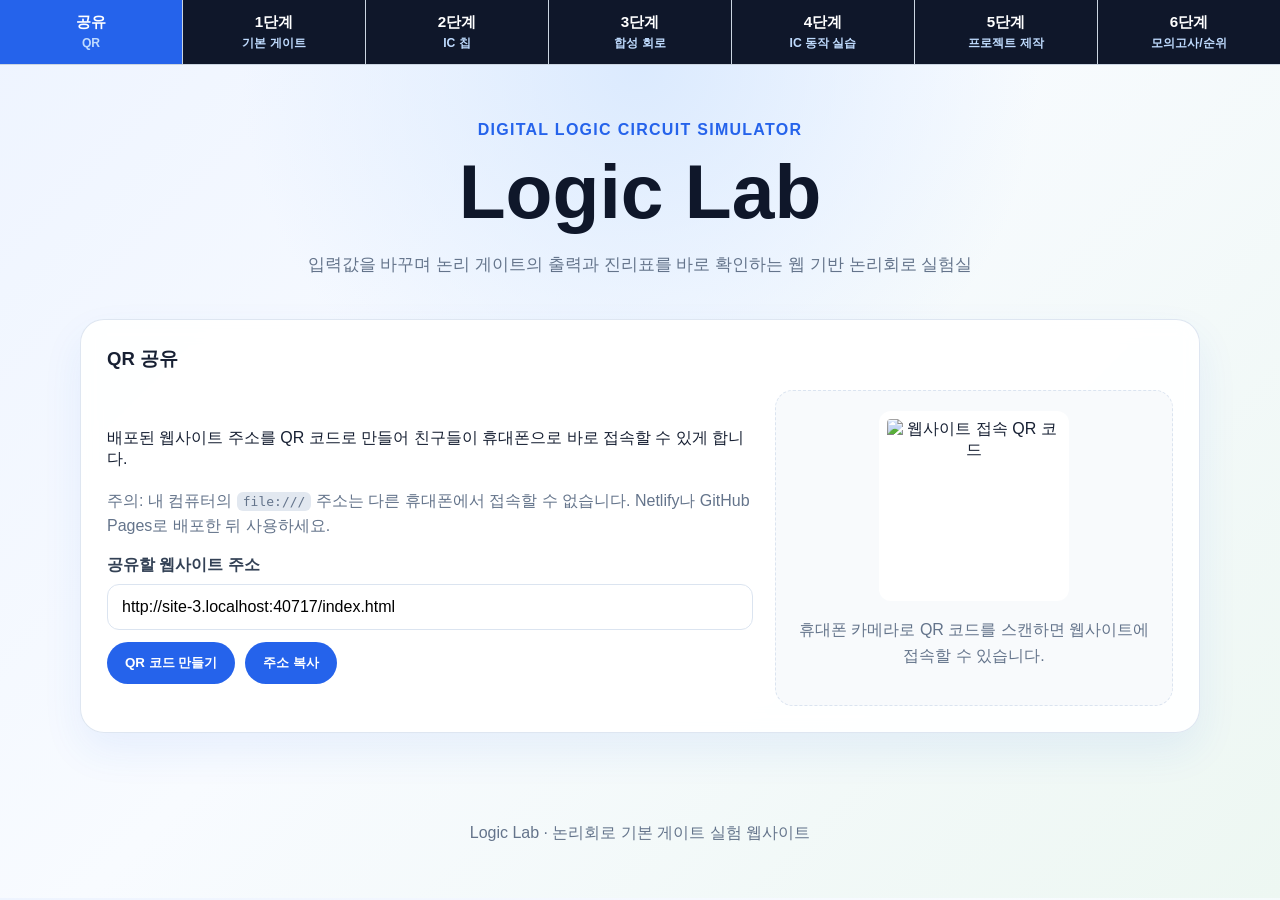
==== commit 6abf4f37: "Add files via upload" ====
--- a/index.html
+++ b/index.html
@@ -15,7 +15,7 @@
     <a href="#" data-page="step3" class="nav-link">3단계<br><span>합성 회로</span></a>
     <a href="#" data-page="step4" class="nav-link">4단계<br><span>IC 동작 실습</span></a>
     <a href="#" data-page="step5" class="nav-link">5단계<br><span>프로젝트 제작</span></a>
-    <a href="#" data-page="step6" class="nav-link">6단계<br><span>퀴즈/오답</span></a>
+    <a href="#" data-page="step6" class="nav-link">6단계<br><span>모의고사/순위</span></a>
   </nav>
   <header class="hero">
     <div>
@@ -238,11 +238,63 @@
     <section id="step5" class="panel page-section" data-page-section="step5"><p class="step-kicker">STEP 5 · PROJECT STUDIO</p><h2>논리 IC로 만드는 나의 프로젝트</h2><p>재료를 보드로 옮기고 단자를 연결한 뒤 동작을 실험하세요. 아래 다섯 프로젝트 중 하나를 선택하세요.</p><div id="projectTabs" class="lab-tabs"></div><div id="projectArea"></div></section>
 
     <section id="step6" class="panel step-heading wrong-note-section page-section" data-page-section="step6">
-      <p class="step-kicker">STEP 6</p>
-      <h2>심화 퀴즈와 오답노트</h2>
-      <p>심화 문제를 풀고 틀린 내용은 바로 아래 오답노트에 자동 정리됩니다.</p>
-      <div class="quiz-zone"><p id="hardQuizQuestion">심화 문제를 불러오는 중입니다.</p><div id="hardQuizChoices" class="hard-choices"></div><div class="quiz-actions"><button id="nextHardQuiz">다음 심화 문제</button><button id="clearWrongNotes">오답노트 비우기</button></div><p id="hardQuizFeedback" class="feedback"></p></div>
-      <h3>오답노트</h3>
+      <p class="step-kicker">STEP 6 · MOCK EXAM &amp; RANKING</p>
+      <h2>실전 모의고사 &amp; 순위표 (100점 만점)</h2>
+      <p>전체 50문제 중 랜덤으로 10문제가 출제됩니다. 닉네임을 먼저 입력하고 모의고사를 시작하세요! (한 문제당 10점, 총 100점 만점)</p>
+
+      <div class="exam-setup-card" id="examSetupCard">
+        <div class="exam-setup-row">
+          <label for="examNickname" class="exam-nick-label">응시자 닉네임</label>
+          <input id="examNickname" class="exam-nick-input" type="text" maxlength="20" placeholder="닉네임을 입력하세요 (예: 논리회로왕)" />
+          <button id="startExamBtn" class="exam-primary-btn">모의고사 시작 (랜덤 10문제)</button>
+        </div>
+        <p id="examSetupNotice" class="exam-setup-notice">닉네임을 입력한 뒤 [모의고사 시작]을 누르면 50문제 중 10문제가 무작위로 뽑힙니다.</p>
+      </div>
+
+      <div class="quiz-zone" id="examZone" hidden>
+        <div class="exam-header-bar">
+          <div class="exam-user-badge">
+            응시자: <strong id="currentExamUser">-</strong>
+            <span class="exam-badge-pill">문항당 10점 · 100점 만점</span>
+          </div>
+          <div class="exam-progress-text" id="examProgressText">답안 선택: 0 / 10</div>
+        </div>
+
+        <div id="examNumberNav" class="exam-number-nav" aria-label="모의고사 문항 번호 이동"></div>
+
+        <div class="exam-question-card">
+          <p id="hardQuizQuestion" class="exam-question-title">모의고사 문제를 불러오는 중입니다.</p>
+          <div id="hardQuizChoices" class="hard-choices"></div>
+        </div>
+
+        <div class="quiz-actions exam-controls-row">
+          <button id="prevExamQuiz" class="exam-nav-btn">이전 문제</button>
+          <button id="nextHardQuiz" class="exam-nav-btn">다음 문제</button>
+          <button id="submitExamBtn" class="exam-submit-btn">채점 및 순위 기록하기 (100점 만점)</button>
+        </div>
+        <p id="hardQuizFeedback" class="feedback"></p>
+      </div>
+
+      <div id="examResultBanner" class="exam-result-banner" hidden></div>
+
+      <div class="exam-board-grid">
+        <div class="exam-board-card">
+          <div class="exam-section-header">
+            <h3>🏆 모의고사 순위표</h3>
+            <button id="clearWrongNotes" class="exam-clear-btn">순위·오답 기록 초기화</button>
+          </div>
+          <div id="rankingBoard" class="ranking-board empty">아직 등록된 순위 기록이 없습니다. 닉네임을 적고 모의고사를 풀어 보세요!</div>
+        </div>
+
+        <div class="exam-board-card">
+          <div class="exam-section-header">
+            <h3>📝 닉네임별 틀린 문제 번호</h3>
+          </div>
+          <div id="wrongSummaryByNick" class="wrong-summary-list empty">아직 오답 기록이 없습니다.</div>
+        </div>
+      </div>
+
+      <h3>🔍 상세 오답노트 (틀린 문제 &amp; 해설)</h3>
       <div id="wrongNotes" class="wrong-notes empty">아직 틀린 문제가 없습니다.</div>
     </section>
 
--- a/lab.css
+++ b/lab.css
@@ -0,0 +1,291 @@
+.gate-shape{border:0!important;border-radius:0!important;background:none!important;width:210px!important;height:125px!important;padding:0!important;box-shadow:none!important}.gate-shape svg{width:100%;height:100%}.circuit-preview>.wire{display:none}.lab-tabs,.lab-actions{display:flex;flex-wrap:wrap;gap:8px;margin:16px 0}.lab-tabs button,.lab-actions button,.lab-button{border:1px solid #cbd5e1;background:#f1f5f9;color:#183153;border-radius:10px;padding:10px 14px;cursor:pointer}.lab-tabs button.active,.lab-button.active{background:#2563eb;color:white}.lab-grid{display:grid;grid-template-columns:1fr 1fr;gap:22px;margin-top:18px}.lab-box{padding:20px;border:1px solid #dbe4f0;border-radius:16px;background:#f8fafc}.lab-box p,.lab-box li{line-height:1.85}.lab-box li{margin:8px 0}.lab-notice{padding:14px 18px;border-left:4px solid #2563eb;background:#eff6ff;line-height:1.8;margin:16px 0}.lab-warn{border-left-color:#d97706;background:#fffbeb}.lab-result{font:700 42px ui-monospace,monospace;letter-spacing:4px;color:#166534;padding:18px;background:#eafbf1;border-radius:12px;margin:16px 0;overflow-wrap:anywhere}.lab-status{min-height:28px;line-height:1.7;color:#334155}.chip-map{display:grid;grid-template-columns:1fr 1fr;gap:0 24px;max-width:420px;margin:18px auto;background:#182337;border-radius:18px;padding:20px;color:white}.chip-map strong{grid-column:1/-1;text-align:center;padding:8px}.chip-map span{border-bottom:1px solid #536077;font:13px monospace;padding:9px 2px}.chip-map span:nth-child(odd){text-align:right}.lab-table{width:100%;font-size:14px;border-collapse:collapse}.lab-table td,.lab-table th{padding:10px;border:1px solid #dbe4f0;text-align:left;line-height:1.7}.table-scroll{overflow:auto}.lab-board-wrap{overflow:auto;border:1px solid #cbd5e1;border-radius:16px}.lab-board{position:relative;width:1020px;height:760px;background-color:#f8fafc;background-image:radial-gradient(#cad5e2 1.6px,transparent 1.6px);background-size:16px 16px}.lab-board:before{content:'가상 배선 작업대 · 점무늬는 배치 가이드이며 브레드보드 내부 연결을 뜻하지 않습니다';position:absolute;left:20px;top:12px;font-size:12px;color:#475569}.lab-node{position:absolute;width:170px;border:2px solid #b4c4dc;border-radius:12px;background:white;box-shadow:0 4px 12px #1232;z-index:2;user-select:none}.node-head{background:#1e3555;color:white;padding:10px;border-radius:8px 8px 0 0;cursor:grab;touch-action:none;font-size:13px}.node-ports{display:flex;flex-wrap:wrap;padding:6px;gap:5px}.node-port{padding:4px 6px!important;border:1px solid #9eb3ca!important;background:#edf5ff!important;color:#16375d!important;border-radius:5px!important;font-size:11px!important;cursor:pointer}.node-port.selected{background:#fbbf24!important}.node-port.connected{border-color:#15803d!important;color:#166534!important;background:#dcfce7!important}.wire-svg{position:absolute;inset:0;width:100%;height:100%;z-index:1;pointer-events:none}.wire-svg path{fill:none;stroke:#3b82f6;stroke-width:3}.material{display:inline-flex;align-items:center;margin:5px;padding:8px;border:1px solid #cbd5e1;border-radius:9px;background:white;gap:8px;cursor:grab}.material button{padding:5px 10px}.lab-small{font-size:13px;color:#475569;line-height:1.7}.timer-controls label{display:block;margin:12px 0}.timer-controls input{width:100px;padding:6px}.seg-demo{display:flex;flex-wrap:wrap;align-items:center;gap:20px}.seg-demo svg{max-width:340px;width:100%;height:auto}.bench-led{display:inline-block;width:24px;height:24px;border-radius:50%;background:#94a3b8;vertical-align:middle;margin-right:10px}.bench-led.on{background:#22c55e;box-shadow:0 0 20px #22c55e}.lab-input{padding:8px;max-width:140px;border:1px solid #94a3b8;border-radius:6px}.traffic-dot{display:inline-block;width:22px;height:22px;border-radius:50%;margin:0 8px;background:#cbd5e1}.traffic-dot.red{background:#ef4444}.traffic-dot.yellow{background:#eab308}.traffic-dot.green{background:#22c55e}details{margin:16px 0}summary{cursor:pointer;font-weight:700}button:focus-visible{outline:3px solid #f59e0b;outline-offset:3px}@media(max-width:760px){.lab-grid{grid-template-columns:1fr}.lab-result{font-size:30px}.panel{padding:18px}.lab-tabs button{flex:1 1 130px}}
+
+.connection-info{padding:12px 16px;border:2px solid #2563eb;background:#eff6ff;color:#123254;border-radius:12px;line-height:1.65;white-space:pre-wrap;overflow-wrap:anywhere;margin:16px 0;height:86px;min-height:86px;max-height:86px;overflow-y:auto;contain:strict}.wire-svg path.wire-focus{stroke:#ea580c;stroke-width:7}.wire-svg path.wire-muted{opacity:.12}.node-port.port-focus{outline:3px solid #ea580c!important;background:#fff7ed!important}.parking-stats{display:grid;gap:12px;font-size:21px;letter-spacing:0}.parking-stats span{font-size:18px}#step2 details{border-bottom:1px solid #cbd5e1;padding:14px 0}#step2 summary{cursor:pointer;font-weight:700}
+
+
+/* Step 5 버그 수정: 버튼 호버 시 떨림(우에에엑 현상) 및 레이아웃 밀림 방지 */
+.node-port, .node-port:hover, .material button, .material button:hover, .lab-tabs button:hover, .lab-actions button:hover, .lab-button:hover {
+  transform: none !important;
+  transition: background 0.12s ease, border-color 0.12s ease, color 0.12s ease !important;
+}
+.lab-node {
+  will-change: left, top;
+}
+.lab-result {
+  min-height: 132px;
+  display: flex;
+  align-items: center;
+  flex-wrap: wrap;
+  gap: 14px;
+}
+.lab-result svg text {
+  letter-spacing: 0 !important;
+  font-family: "Pretendard", "Noto Sans KR", Arial, sans-serif !important;
+}
+
+/* Step 6 모의고사 · 순위표 · 오답 기록 스타일 */
+.exam-setup-card {
+  padding: 20px;
+  border-radius: 18px;
+  background: linear-gradient(135deg, #eff6ff 0%, #f8fafc 100%);
+  border: 2px solid #bfdbfe;
+  margin-bottom: 20px;
+}
+.exam-setup-row {
+  display: flex;
+  flex-wrap: wrap;
+  align-items: center;
+  gap: 12px;
+}
+.exam-nick-label {
+  font-weight: 900;
+  color: #1e3a8a;
+  font-size: 1.02rem;
+}
+.exam-nick-input {
+  flex: 1 1 220px;
+  max-width: 340px;
+  padding: 12px 16px;
+  border: 2px solid #93c5fd;
+  border-radius: 12px;
+  font-size: 1rem;
+  font-weight: 700;
+  color: #0f172a;
+  background: #ffffff;
+}
+.exam-nick-input:focus {
+  outline: none;
+  border-color: #2563eb;
+  box-shadow: 0 0 0 3px rgba(37, 99, 235, 0.18);
+}
+.exam-primary-btn {
+  padding: 13px 22px;
+  border-radius: 12px;
+  background: #2563eb;
+  color: #ffffff;
+  font-size: 1rem;
+  font-weight: 900;
+  box-shadow: 0 8px 20px rgba(37, 99, 235, 0.25);
+}
+.exam-primary-btn:hover {
+  background: #1d4ed8;
+}
+.exam-setup-notice {
+  margin: 10px 0 0;
+  font-size: 0.92rem;
+  color: #475569;
+}
+.exam-setup-notice.warn {
+  color: #dc2626;
+  font-weight: 800;
+}
+.exam-header-bar {
+  display: flex;
+  flex-wrap: wrap;
+  justify-content: space-between;
+  align-items: center;
+  gap: 10px;
+  padding-bottom: 14px;
+  margin-bottom: 14px;
+  border-bottom: 1px solid #dbe4f0;
+}
+.exam-user-badge {
+  font-size: 1.05rem;
+  color: #1e293b;
+  display: flex;
+  align-items: center;
+  gap: 10px;
+  flex-wrap: wrap;
+}
+.exam-badge-pill {
+  font-size: 0.84rem;
+  font-weight: 800;
+  padding: 4px 10px;
+  border-radius: 999px;
+  background: #dbeafe;
+  color: #1e40af;
+}
+.exam-progress-text {
+  font-weight: 900;
+  color: #2563eb;
+}
+.exam-number-nav {
+  display: flex;
+  flex-wrap: wrap;
+  gap: 8px;
+  margin-bottom: 16px;
+}
+.exam-num-btn {
+  min-width: 44px;
+  height: 40px;
+  border-radius: 10px;
+  background: #e2e8f0;
+  color: #334155;
+  font-weight: 900;
+  font-size: 0.92rem;
+  border: 2px solid transparent;
+}
+.exam-num-btn.answered {
+  background: #dbeafe;
+  color: #1e40af;
+  border-color: #93c5fd;
+}
+.exam-num-btn.current {
+  background: #2563eb;
+  color: #ffffff;
+  border-color: #1e3a8a;
+}
+.exam-num-btn.graded-correct {
+  background: #dcfce7;
+  color: #166534;
+  border-color: #22c55e;
+}
+.exam-num-btn.graded-wrong {
+  background: #fee2e2;
+  color: #991b1b;
+  border-color: #ef4444;
+}
+.exam-question-card {
+  background: #ffffff;
+  border: 1px solid #dbe4f0;
+  border-radius: 16px;
+  padding: 18px;
+  margin-bottom: 16px;
+}
+.exam-question-title {
+  margin: 0 0 14px;
+  font-size: 1.12rem;
+  font-weight: 900;
+  color: #0f172a;
+  line-height: 1.6;
+}
+.hard-choice.selected {
+  background: #dbeafe !important;
+  border: 2px solid #2563eb !important;
+  color: #1e3a8a !important;
+  font-weight: 900;
+}
+.hard-choice.correct-choice {
+  background: #dcfce7 !important;
+  border: 2px solid #16a34a !important;
+  color: #14532d !important;
+}
+.hard-choice.wrong-choice {
+  background: #fee2e2 !important;
+  border: 2px solid #dc2626 !important;
+  color: #7f1d1d !important;
+}
+.exam-controls-row {
+  align-items: center;
+  justify-content: space-between;
+}
+.exam-nav-btn {
+  padding: 12px 18px;
+  border-radius: 999px;
+  background: #e2e8f0;
+  color: #334155;
+}
+.exam-nav-btn:hover {
+  background: #cbd5e1;
+}
+.exam-submit-btn {
+  padding: 13px 24px;
+  border-radius: 999px;
+  background: linear-gradient(135deg, #16a34a, #2563eb);
+  color: #ffffff;
+  font-size: 1rem;
+  font-weight: 900;
+  box-shadow: 0 8px 20px rgba(22, 163, 74, 0.25);
+}
+.exam-result-banner {
+  padding: 20px 22px;
+  border-radius: 18px;
+  background: linear-gradient(135deg, #ecfdf5 0%, #eff6ff 100%);
+  border: 2px solid #86efac;
+  margin-bottom: 22px;
+  line-height: 1.75;
+}
+.exam-result-banner h3 {
+  margin: 0 0 8px;
+  font-size: 1.35rem;
+  color: #065f46;
+}
+.exam-board-grid {
+  display: grid;
+  grid-template-columns: 1.15fr 0.85fr;
+  gap: 20px;
+  margin-bottom: 24px;
+}
+.exam-board-card {
+  background: #f8fafc;
+  border: 1px solid #dbe4f0;
+  border-radius: 18px;
+  padding: 18px;
+}
+.exam-section-header {
+  display: flex;
+  justify-content: space-between;
+  align-items: center;
+  gap: 10px;
+  margin-bottom: 12px;
+}
+.exam-section-header h3 {
+  margin: 0;
+  font-size: 1.12rem;
+}
+.exam-clear-btn {
+  padding: 8px 14px;
+  border-radius: 999px;
+  background: #fee2e2;
+  color: #991b1b;
+  font-size: 0.85rem;
+  font-weight: 800;
+}
+.exam-clear-btn:hover {
+  background: #fecaca;
+}
+.ranking-table {
+  width: 100%;
+  border-collapse: collapse;
+  background: #ffffff;
+  border-radius: 12px;
+  overflow: hidden;
+  font-size: 0.94rem;
+}
+.ranking-table th, .ranking-table td {
+  padding: 10px 12px;
+  border-bottom: 1px solid #e2e8f0;
+  text-align: center;
+}
+.ranking-table th {
+  background: #eff6ff;
+  color: #1e3a8a;
+  font-weight: 900;
+}
+.ranking-table tr.top-rank-1 {
+  background: #fefce8;
+  font-weight: 800;
+}
+.wrong-summary-list {
+  display: grid;
+  gap: 10px;
+}
+.wrong-summary-item {
+  padding: 13px 15px;
+  border-radius: 12px;
+  background: #ffffff;
+  border-left: 4px solid #f97316;
+  border-top: 1px solid #e2e8f0;
+  border-right: 1px solid #e2e8f0;
+  border-bottom: 1px solid #e2e8f0;
+  line-height: 1.6;
+  font-size: 0.95rem;
+}
+.wrong-summary-item.perfect {
+  border-left-color: #22c55e;
+}
+@media (max-width: 860px) {
+  .exam-board-grid {
+    grid-template-columns: 1fr;
+  }
+}
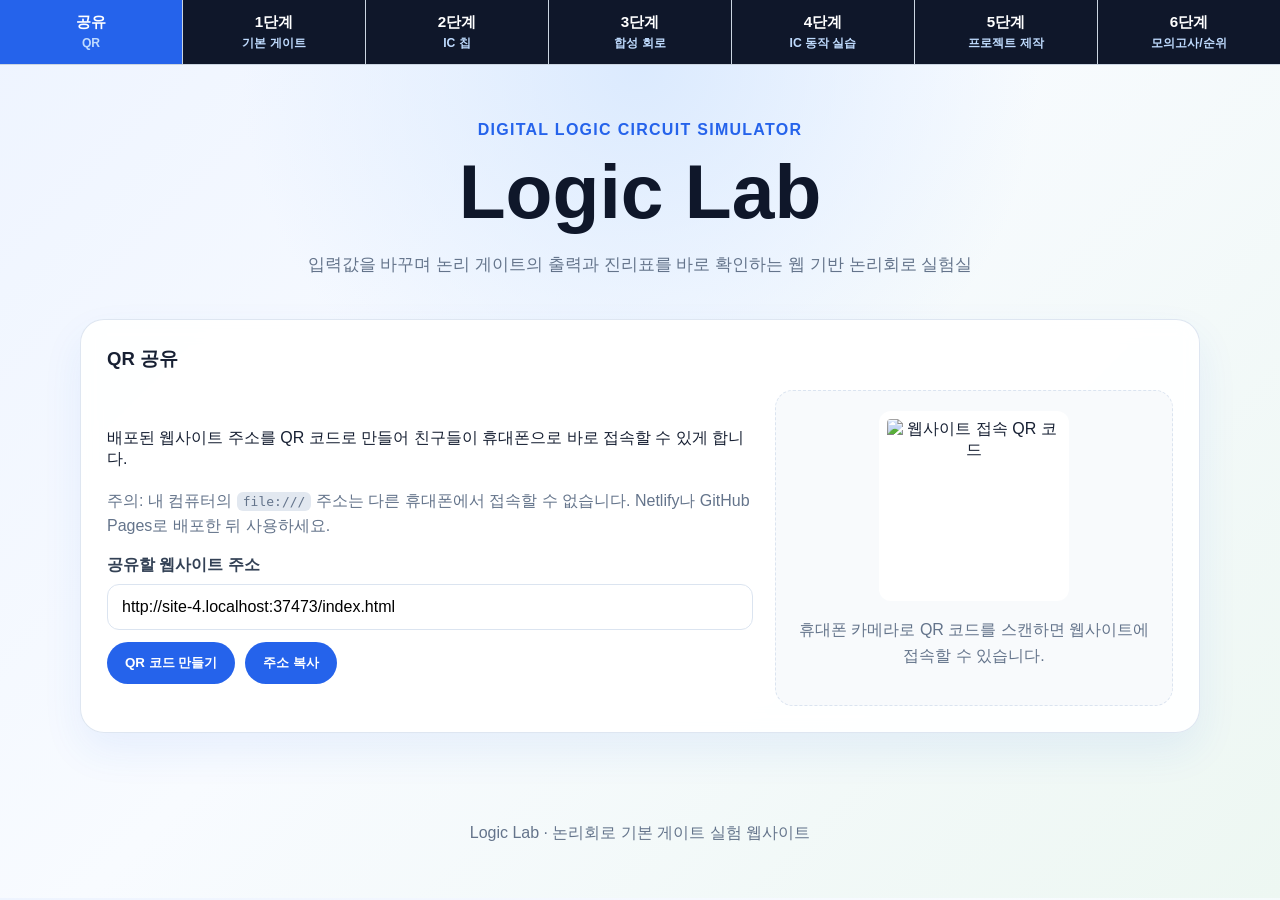
==== commit 4a9af5df: "Add files via upload" ====
--- a/index.html
+++ b/index.html
@@ -288,14 +288,14 @@
 
         <div class="exam-board-card">
           <div class="exam-section-header">
-            <h3>📝 닉네임별 틀린 문제 번호</h3>
+            <h3>📝 닉네임별 틀린 문제 번호 <small style="font-size:0.82rem;color:#2563eb;font-weight:700">(닉네임 클릭 시 아래에 오답 표시)</small></h3>
           </div>
           <div id="wrongSummaryByNick" class="wrong-summary-list empty">아직 오답 기록이 없습니다.</div>
         </div>
       </div>
 
-      <h3>🔍 상세 오답노트 (틀린 문제 &amp; 해설)</h3>
-      <div id="wrongNotes" class="wrong-notes empty">아직 틀린 문제가 없습니다.</div>
+      <h3 id="wrongNotesTitle">🔍 선택된 응시자의 상세 오답노트</h3>
+      <div id="wrongNotes" class="wrong-notes empty">위 목록에서 닉네임을 클릭하면 해당 응시자가 틀린 문제와 해설이 여기에 표시됩니다.</div>
     </section>
 
   </main>
--- a/lab.css
+++ b/lab.css
@@ -289,3 +289,42 @@
     grid-template-columns: 1fr;
   }
 }
+
+
+/* 닉네임 클릭형 오답노트 스타일 */
+.wrong-summary-item.clickable-nick, .ranking-table tbody tr.clickable-rank-row {
+  cursor: pointer;
+  transition: transform 0.12s ease, box-shadow 0.12s ease, background-color 0.12s ease, border-color 0.12s ease;
+}
+.wrong-summary-item.clickable-nick:hover {
+  background: #eff6ff;
+  border-color: #93c5fd;
+  box-shadow: 0 4px 12px rgba(37, 99, 235, 0.12);
+}
+.wrong-summary-item.clickable-nick.active-nick {
+  background: #dbeafe;
+  border-left-color: #2563eb;
+  border-color: #2563eb;
+  box-shadow: 0 6px 16px rgba(37, 99, 235, 0.18);
+}
+.ranking-table tbody tr.clickable-rank-row:hover {
+  background: #eff6ff;
+}
+.ranking-table tbody tr.clickable-rank-row.active-nick {
+  background: #dbeafe !important;
+  outline: 2px solid #2563eb;
+}
+.nick-click-badge {
+  display: inline-block;
+  margin-left: 6px;
+  padding: 2px 8px;
+  font-size: 0.78rem;
+  font-weight: 800;
+  border-radius: 999px;
+  background: #e0f2fe;
+  color: #0369a1;
+}
+.wrong-summary-item.active-nick .nick-click-badge {
+  background: #2563eb;
+  color: #ffffff;
+}
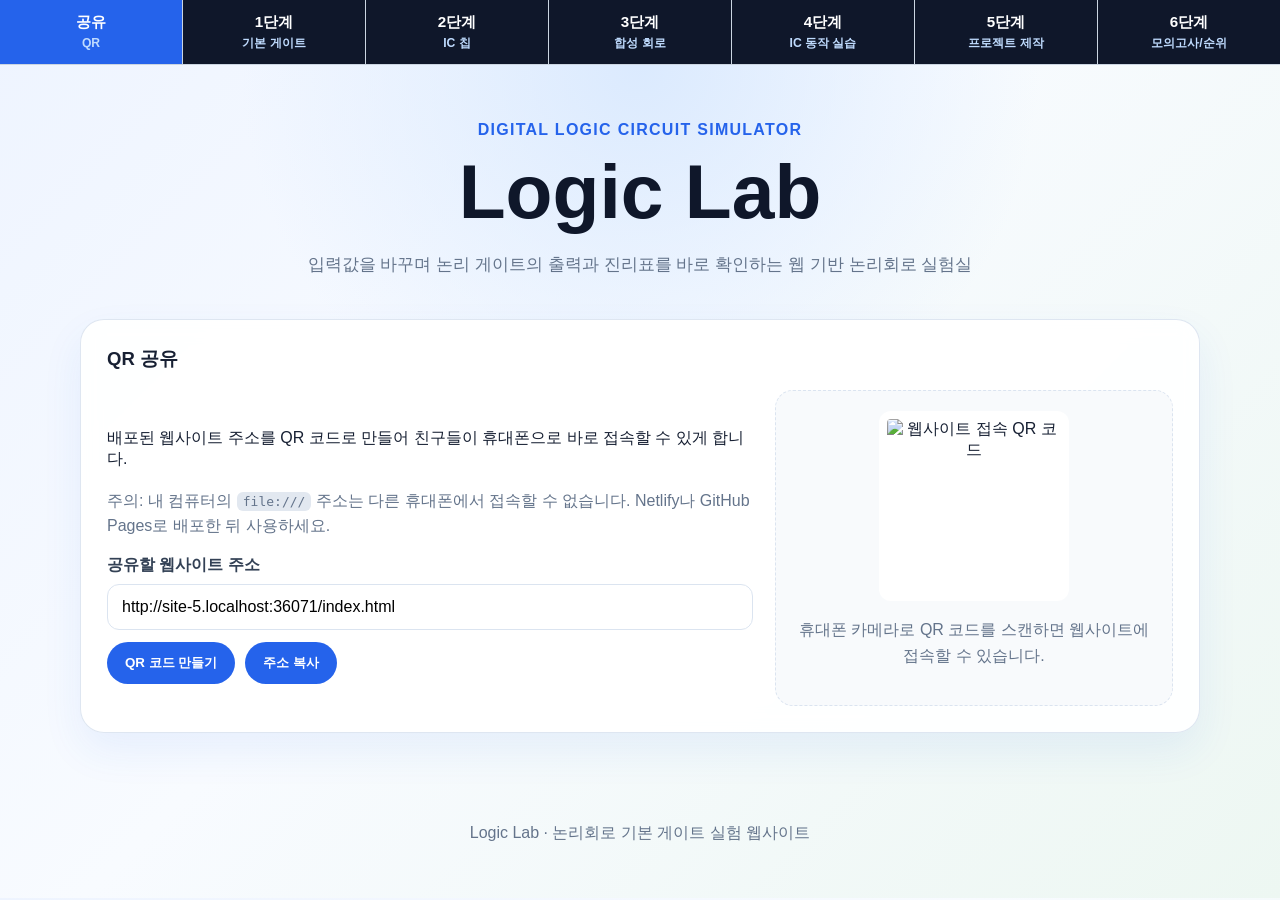
==== commit 6ff34158: "Add files via upload" ====
--- a/index.html
+++ b/index.html
@@ -242,6 +242,19 @@
       <h2>실전 모의고사 &amp; 순위표 (100점 만점)</h2>
       <p>전체 50문제 중 랜덤으로 10문제가 출제됩니다. 닉네임을 먼저 입력하고 모의고사를 시작하세요! (한 문제당 10점, 총 100점 만점)</p>
 
+      <div class="exam-sync-bar" id="examSyncBar">
+        <div class="exam-sync-left">
+          <span id="syncStatusDot" class="sync-dot online"></span>
+          <strong id="syncStatusText">전체 기기 실시간 공유 중</strong>
+          <span class="sync-sub">· QR로 접속한 모든 휴대폰·PC에서 순위표와 오답이 함께 보입니다</span>
+        </div>
+        <div class="exam-sync-right">
+          <label for="examRoomCode" class="room-code-label">학급/방 코드</label>
+          <input id="examRoomCode" class="room-code-input" type="text" maxlength="24" value="LOGIC-CLASS-1" title="같은 방 코드를 쓰는 모든 기기끼리 순위표가 실시간 공유됩니다" />
+          <button id="syncRoomBtn" type="button" class="exam-sync-btn">🔄 동기화</button>
+        </div>
+      </div>
+
       <div class="exam-setup-card" id="examSetupCard">
         <div class="exam-setup-row">
           <label for="examNickname" class="exam-nick-label">응시자 닉네임</label>
--- a/lab.css
+++ b/lab.css
@@ -328,3 +328,77 @@
   background: #2563eb;
   color: #ffffff;
 }
+
+
+/* 모든 기기 실시간 공유(클라우드 동기화) 바 스타일 */
+.exam-sync-bar {
+  display: flex;
+  flex-wrap: wrap;
+  justify-content: space-between;
+  align-items: center;
+  gap: 12px;
+  padding: 13px 18px;
+  margin-bottom: 14px;
+  border-radius: 14px;
+  background: #f0fdf4;
+  border: 1px solid #86efac;
+  color: #14532d;
+  font-size: 0.92rem;
+}
+.exam-sync-left {
+  display: flex;
+  align-items: center;
+  flex-wrap: wrap;
+  gap: 8px;
+}
+.sync-dot {
+  display: inline-block;
+  width: 10px;
+  height: 10px;
+  border-radius: 50%;
+  background: #94a3b8;
+}
+.sync-dot.online {
+  background: #22c55e;
+  box-shadow: 0 0 10px rgba(34, 197, 94, 0.8);
+}
+.sync-dot.syncing {
+  background: #f59e0b;
+  box-shadow: 0 0 10px rgba(245, 158, 11, 0.8);
+}
+.sync-sub {
+  color: #166534;
+  font-size: 0.85rem;
+}
+.exam-sync-right {
+  display: flex;
+  align-items: center;
+  gap: 8px;
+  flex-wrap: wrap;
+}
+.room-code-label {
+  font-weight: 800;
+  font-size: 0.86rem;
+  color: #166534;
+}
+.room-code-input {
+  width: 135px;
+  padding: 6px 10px;
+  border: 1px solid #86efac;
+  border-radius: 8px;
+  font-weight: 800;
+  font-size: 0.88rem;
+  color: #0f172a;
+  background: #ffffff;
+}
+.exam-sync-btn {
+  padding: 7px 12px;
+  border-radius: 8px;
+  background: #16a34a;
+  color: #ffffff;
+  font-size: 0.85rem;
+  font-weight: 800;
+}
+.exam-sync-btn:hover {
+  background: #15803d;
+}
